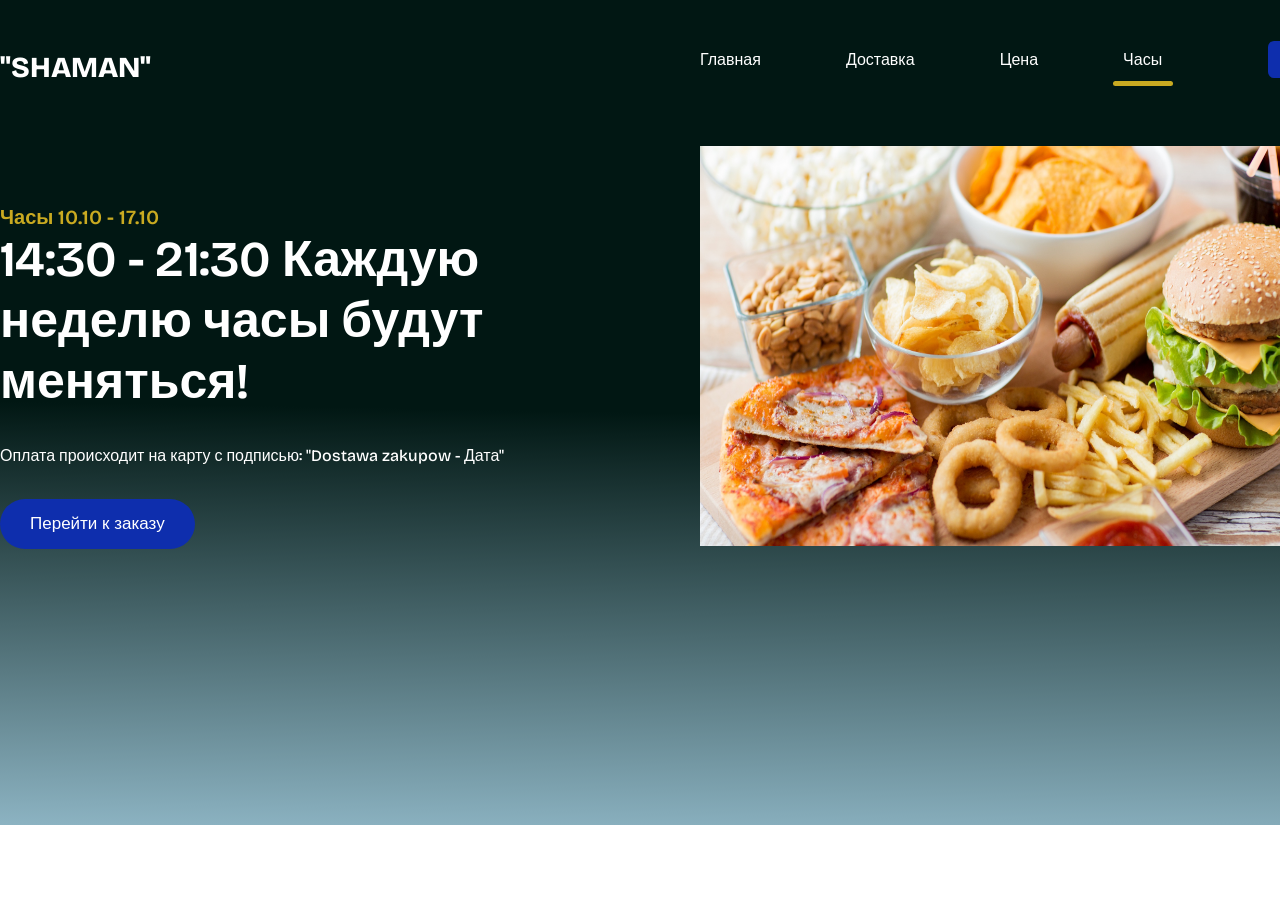
==== index4.html @ c57b0364 "Add files via upload" ====
<!DOCTYPE html>
<html lang="en">
<head>
    <meta charset="UTF-8">
    <meta name="viewport" content="width=device-width, initial-scale=1.0">
    <title>Часы</title>
    <link rel="stylesheet" href="styles4.css">
</head>
<body>
    <div class="wrapper">
    <header class="container">
        <span class="logo">"Shaman"</span>
        <nav>
            <ul>
                    <li><a href="index.html">Главная</a></li>
                   <li><a href="index2.html">Доставка</a></li>
                   <li><a href="index3.html">Цена</a></li>
                   <li class="active"><a href="index4.html">Часы</a></li>
                    <li class="btn"><a href="index5.html">Связь с нами</a></li>

            </ul>
        </nav>
       </header>

       <div class="hero container">
        <div class="hero--info">
            <h2>Часы 10.10 - 17.10</h2>
            <h1>14:30 - 21:30 Каждую неделю часы будут меняться!</h1>
            <p>Оплата происходит на карту с подписью: "Dostawa zakupow - Дата"</p>
            <a href="index6.html" class="kup"><button class="btn">Перейти к заказу</button></a>
        </div>
        <img src="dile1.jpg" alt="">
    </div>
</body>
</html>
---- styles4.css ----
@import url('https://fonts.googleapis.com/css2?family=Bricolage+Grotesque:opsz,wght@12..96,200..800&display=swap');
* {
    margin: 0;
    padding: 0;

}

body {
    font-family: "Bricolage Grotesque", sans-serif;
    font-weight: 400;
    color: #fff;
    font-size: 16px;
}

a {
    text-decoration: none;
}
img {
    max-width: 62%;
}
    
.wrapper {
    background: linear-gradient(1deg,rgba(140, 179, 194, 1) 0%, rgba(1, 23, 19, 1) 50%);
    width: 100%;
    height: 825px;

}
.container {
    width: 1400px;
    margin: 0 auto;
}

header {
    padding: 50px 0;
}

header .logo {
    text-transform: uppercase;
    font-size: 29px;
    font-weight: 800;

}

header nav {
    float: right;
    width: 50%;
}
header nav ul {
    list-style: none;
    display: flex;
    justify-content: space-between;
}

header nav ul li {
    display: inline-block;

}

 header nav ul li a {
    color: #fff;
}

header nav ul li.active::after {
    content: '';
    display: block;
    width: 60px;
    height: 5px;
    background: #c9aa21;
    border-radius: 10px;
    position: relative;
    top: 12px;
    left: -10px;
}

header nav ul li:not(.active):not(.btn) a:hover {
    border-bottom: 4px solid #c9aa21

}

header nav ul li.btn a {
    background: #0e2ead;
    padding: 9px 17px;
    border-radius: 6px;
    transition: all 500ms ease;

}

header nav ul li.btn a:hover {
    background: #1065ab;
}


.hero {
    padding-bottom: 100px;
    position: relative;
}

.hero--info {
    width: 530px;
    padding-top: 70px;
}

.hero--info h2 {
    color: #c9aa21;
    font-size: 20px;
    font-weight: 600;
}

.hero--info h1 {
    font-size: 50px;
    font-weight: 600;
}

.hero--info p {
    font-weight: 500;
    line-height: 170%;
    margin: 30px 0;
}

.hero--info .btn {
    background: #0e2ead;
    color: #fff;
    border-radius: 50px;
    padding: 15px 30px;
    border: 0;
    transition: all 500ms ease;
    font-size: 17px;

}

.hero--info .btn:hover {
    cursor: pointer;
    transform: scale(1.1);

}

.hero img {
    position: absolute;
    top: 11px;
    right: 50px;
    width: 650px;
    height: 400px;
}
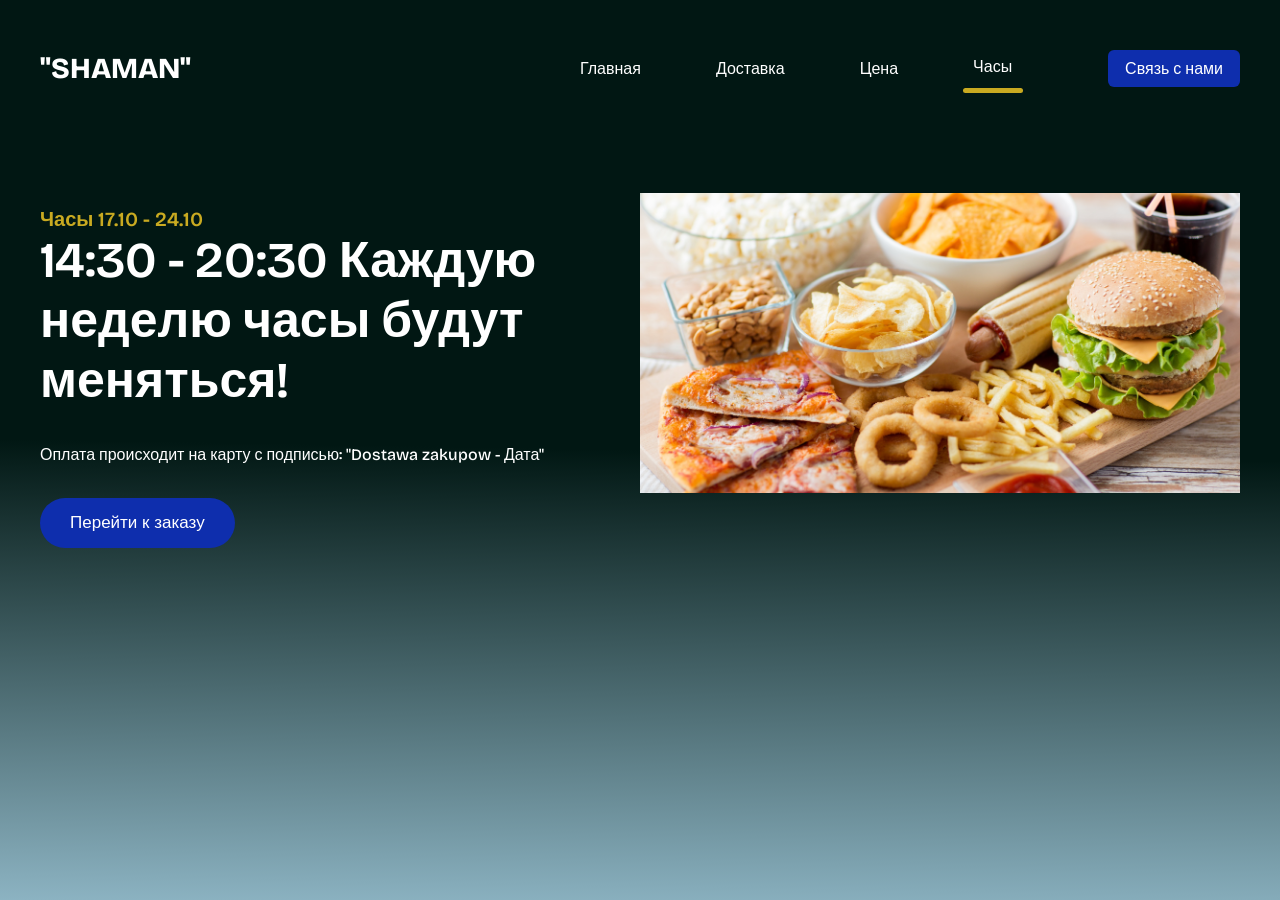
==== commit 1b31b6cd: "Add files via upload" ====
--- a/index4.html
+++ b/index4.html
@@ -24,8 +24,8 @@
 
        <div class="hero container">
         <div class="hero--info">
-            <h2>Часы 10.10 - 17.10</h2>
-            <h1>14:30 - 21:30 Каждую неделю часы будут меняться!</h1>
+            <h2>Часы 17.10 - 24.10</h2>
+            <h1>14:30 - 20:30 Каждую неделю часы будут меняться!</h1>
             <p>Оплата происходит на карту с подписью: "Dostawa zakupow - Дата"</p>
             <a href="index6.html" class="kup"><button class="btn">Перейти к заказу</button></a>
         </div>
--- a/styles4.css
+++ b/styles4.css
@@ -1,8 +1,9 @@
 @import url('https://fonts.googleapis.com/css2?family=Bricolage+Grotesque:opsz,wght@12..96,200..800&display=swap');
+
 * {
     margin: 0;
     padding: 0;
-
+    box-sizing: border-box;
 }
 
 body {
@@ -15,49 +16,69 @@
 a {
     text-decoration: none;
 }
+
 img {
-    max-width: 62%;
-}
-    
+    max-width: 100%;
+    height: auto;
+    display: block;
+}
+
 .wrapper {
-    background: linear-gradient(1deg,rgba(140, 179, 194, 1) 0%, rgba(1, 23, 19, 1) 50%);
+    background: linear-gradient(
+        1deg,
+        rgba(140, 179, 194, 1) 0%,
+        rgba(1, 23, 19, 1) 50%
+    );
     width: 100%;
-    height: 825px;
-
-}
+    min-height: 100vh;
+    overflow: hidden;
+}
+
 .container {
-    width: 1400px;
+    width: 100%;
+    max-width: 1400px;
     margin: 0 auto;
-}
+    padding-left: 40px;
+    padding-right: 40px;
+}
+
+/* Шапка сайта */
 
 header {
-    padding: 50px 0;
+    padding-top: 50px;
+    padding-bottom: 50px;
+    display: flex;
+    justify-content: space-between;
+    align-items: center;
+    gap: 30px;
 }
 
 header .logo {
     text-transform: uppercase;
     font-size: 29px;
     font-weight: 800;
-
+    flex-shrink: 0;
 }
 
 header nav {
-    float: right;
-    width: 50%;
-}
+    width: 55%;
+}
+
 header nav ul {
     list-style: none;
     display: flex;
     justify-content: space-between;
+    align-items: center;
+    gap: 18px;
 }
 
 header nav ul li {
     display: inline-block;
-
-}
-
- header nav ul li a {
+}
+
+header nav ul li a {
     color: #fff;
+    white-space: nowrap;
 }
 
 header nav ul li.active::after {
@@ -73,31 +94,37 @@
 }
 
 header nav ul li:not(.active):not(.btn) a:hover {
-    border-bottom: 4px solid #c9aa21
-
+    border-bottom: 4px solid #c9aa21;
 }
 
 header nav ul li.btn a {
+    display: inline-block;
     background: #0e2ead;
     padding: 9px 17px;
     border-radius: 6px;
     transition: all 500ms ease;
-
 }
 
 header nav ul li.btn a:hover {
     background: #1065ab;
 }
 
+/* Главный блок */
 
 .hero {
     padding-bottom: 100px;
     position: relative;
+    display: flex;
+    align-items: center;
+    justify-content: space-between;
+    gap: 35px;
 }
 
 .hero--info {
-    width: 530px;
+    width: 45%;
+    max-width: 530px;
     padding-top: 70px;
+    flex-shrink: 0;
 }
 
 .hero--info h2 {
@@ -109,6 +136,8 @@
 .hero--info h1 {
     font-size: 50px;
     font-weight: 600;
+    line-height: 1.2;
+    overflow-wrap: anywhere;
 }
 
 .hero--info p {
@@ -125,19 +154,265 @@
     border: 0;
     transition: all 500ms ease;
     font-size: 17px;
-
+    cursor: pointer;
 }
 
 .hero--info .btn:hover {
-    cursor: pointer;
-    transform: scale(1.1);
-
+    transform: scale(1.05);
 }
 
 .hero img {
-    position: absolute;
-    top: 11px;
-    right: 50px;
-    width: 650px;
-    height: 400px;
+    position: static;
+    width: 50%;
+    max-width: 650px;
+    height: auto;
+    object-fit: contain;
+}
+
+/* Магазины */
+
+.trending {
+    padding-top: 50px;
+    padding-bottom: 30px;
+}
+
+.trending h3 {
+    font-weight: 600;
+    font-size: 31px;
+    line-height: 1.3;
+}
+
+.trending .see-all {
+    color: #fff;
+    background: rgb(66, 121, 111);
+    border-radius: 5px;
+    padding: 12px 23px;
+    float: right;
+    display: block;
+    transition: all 500ms ease;
+}
+
+.trending .see-all:hover {
+    transform: scale(1.05);
+}
+
+.trending .games {
+    display: grid;
+    grid-template-columns: repeat(4, minmax(0, 1fr));
+    gap: 25px;
+    width: 100%;
+    padding: 50px 0;
+}
+
+.block {
+    width: 100%;
+    min-width: 0;
+}
+
+.block a {
+    display: block;
+}
+
+.block img {
+    width: 100%;
+    height: 220px;
+    object-fit: contain;
+}
+
+.trending .games span {
+    display: block;
+    text-align: center;
+    margin-top: 20px;
+}
+
+/* Планшеты */
+
+@media (max-width: 1000px) {
+    .container {
+        padding-left: 25px;
+        padding-right: 25px;
+    }
+
+    header {
+        gap: 20px;
+    }
+
+    header .logo {
+        font-size: 25px;
+    }
+
+    header nav {
+        width: auto;
+        flex: 1;
+    }
+
+    header nav ul {
+        gap: 12px;
+    }
+
+    header nav ul li a {
+        font-size: 14px;
+    }
+
+    .hero--info {
+        width: 50%;
+        padding-top: 30px;
+    }
+
+    .hero--info h1 {
+        font-size: 36px;
+    }
+
+    .hero img {
+        width: 45%;
+    }
+
+    .trending .games {
+        grid-template-columns: repeat(2, minmax(0, 1fr));
+    }
+}
+
+/* Мобильная версия */
+
+@media (max-width: 600px) {
+    .container {
+        padding-left: 18px;
+        padding-right: 18px;
+    }
+
+    header {
+        padding-top: 25px;
+        padding-bottom: 20px;
+        flex-direction: column;
+        align-items: center;
+        gap: 25px;
+    }
+
+    header .logo {
+        font-size: 28px;
+    }
+
+    header nav {
+        width: 100%;
+    }
+
+    header nav ul {
+        justify-content: center;
+        flex-wrap: wrap;
+        gap: 18px 20px;
+    }
+
+    header nav ul li a {
+        font-size: 14px;
+    }
+
+    header nav ul li.active::after {
+        top: 5px;
+        left: 0;
+        width: 100%;
+        height: 3px;
+    }
+
+    header nav ul li.btn a {
+        padding: 8px 12px;
+    }
+
+    .hero {
+        flex-direction: column;
+        align-items: stretch;
+        gap: 25px;
+        padding-top: 10px;
+        padding-bottom: 40px;
+    }
+
+    .hero--info {
+        width: 100%;
+        max-width: none;
+        padding-top: 15px;
+    }
+
+    .hero--info h2 {
+        font-size: 19px;
+        margin-bottom: 12px;
+    }
+
+    .hero--info h1 {
+        font-size: clamp(26px, 7vw, 36px);
+        line-height: 1.25;
+    }
+
+    .hero--info p {
+        font-size: 15px;
+        line-height: 1.6;
+        margin: 20px 0;
+    }
+
+    .hero--info .btn {
+        max-width: 100%;
+        padding: 13px 20px;
+        font-size: 16px;
+    }
+
+    .hero img {
+        width: 100%;
+        max-width: 450px;
+        height: auto;
+        margin: 0 auto;
+    }
+
+    .trending {
+        padding-top: 20px;
+    }
+
+    .trending h3 {
+        font-size: 23px;
+        line-height: 1.35;
+    }
+
+    .trending .see-all {
+        float: none;
+        display: inline-block;
+        margin-bottom: 18px;
+        padding: 9px 15px;
+    }
+
+    .trending .games {
+        grid-template-columns: repeat(2, minmax(0, 1fr));
+        gap: 20px 12px;
+        padding: 25px 0;
+    }
+
+    .block img {
+        height: 150px;
+        object-fit: contain;
+    }
+}
+
+/* Маленькие телефоны */
+
+@media (max-width: 360px) {
+    .container {
+        padding-left: 12px;
+        padding-right: 12px;
+    }
+
+    header nav ul {
+        gap: 14px;
+    }
+
+    header nav ul li a {
+        font-size: 13px;
+    }
+
+    .hero--info h1 {
+        font-size: 25px;
+    }
+
+    .trending h3 {
+        font-size: 21px;
+    }
+
+    .block img {
+        height: 125px;
+    }
 }
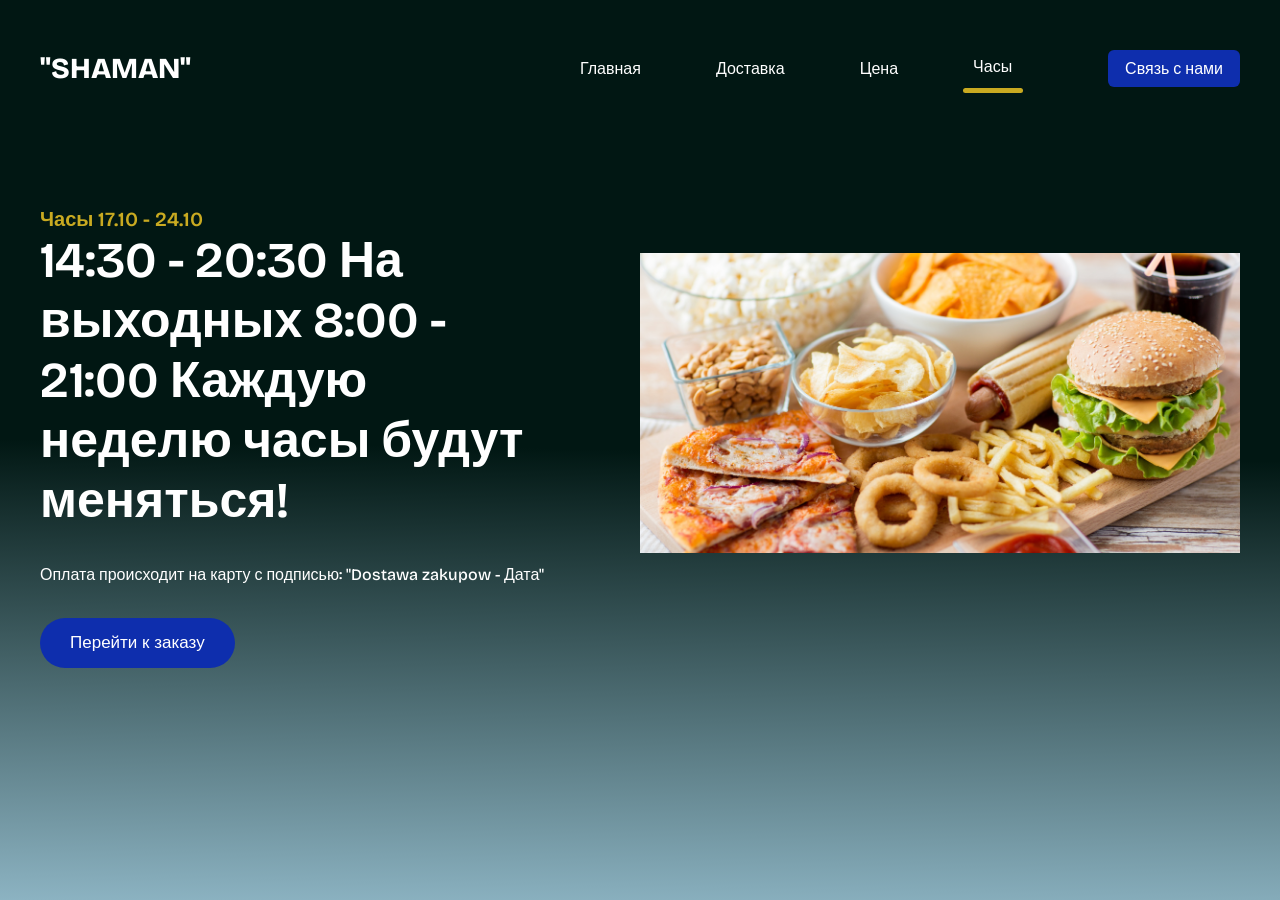
==== commit b22bcc36: "Add files via upload" ====
--- a/index4.html
+++ b/index4.html
@@ -25,7 +25,7 @@
        <div class="hero container">
         <div class="hero--info">
             <h2>Часы 17.10 - 24.10</h2>
-            <h1>14:30 - 20:30 Каждую неделю часы будут меняться!</h1>
+            <h1>14:30 - 20:30 На выходных 8:00 - 21:00 Каждую неделю часы будут меняться!  </h1>
             <p>Оплата происходит на карту с подписью: "Dostawa zakupow - Дата"</p>
             <a href="index6.html" class="kup"><button class="btn">Перейти к заказу</button></a>
         </div>
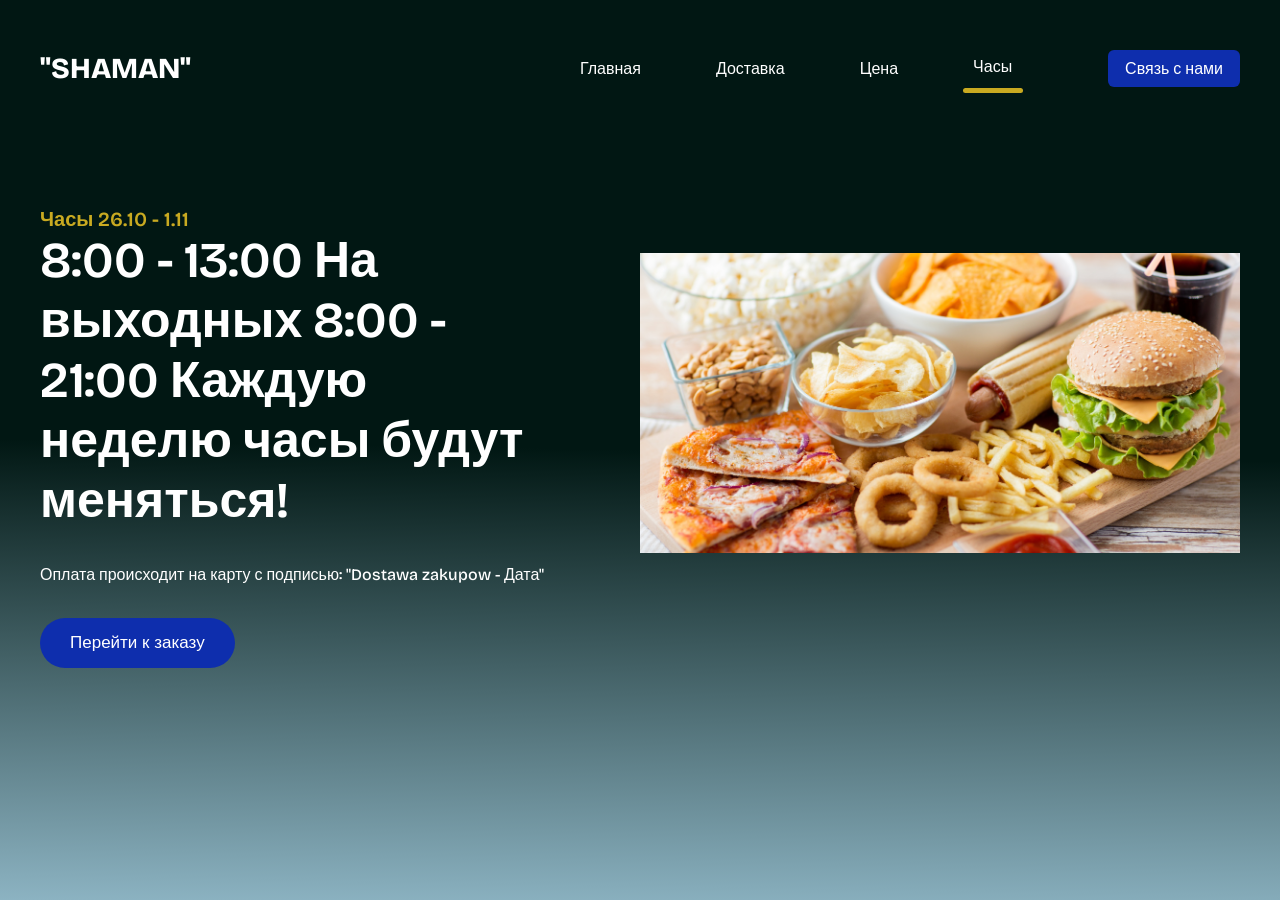
==== commit e304e023: "Add files via upload" ====
--- a/index4.html
+++ b/index4.html
@@ -24,8 +24,8 @@
 
        <div class="hero container">
         <div class="hero--info">
-            <h2>Часы 17.10 - 24.10</h2>
-            <h1>14:30 - 20:30 На выходных 8:00 - 21:00 Каждую неделю часы будут меняться!  </h1>
+            <h2>Часы 26.10 - 1.11</h2>
+            <h1>8:00 - 13:00 На выходных 8:00 - 21:00 Каждую неделю часы будут меняться!  </h1>
             <p>Оплата происходит на карту с подписью: "Dostawa zakupow - Дата"</p>
             <a href="index6.html" class="kup"><button class="btn">Перейти к заказу</button></a>
         </div>
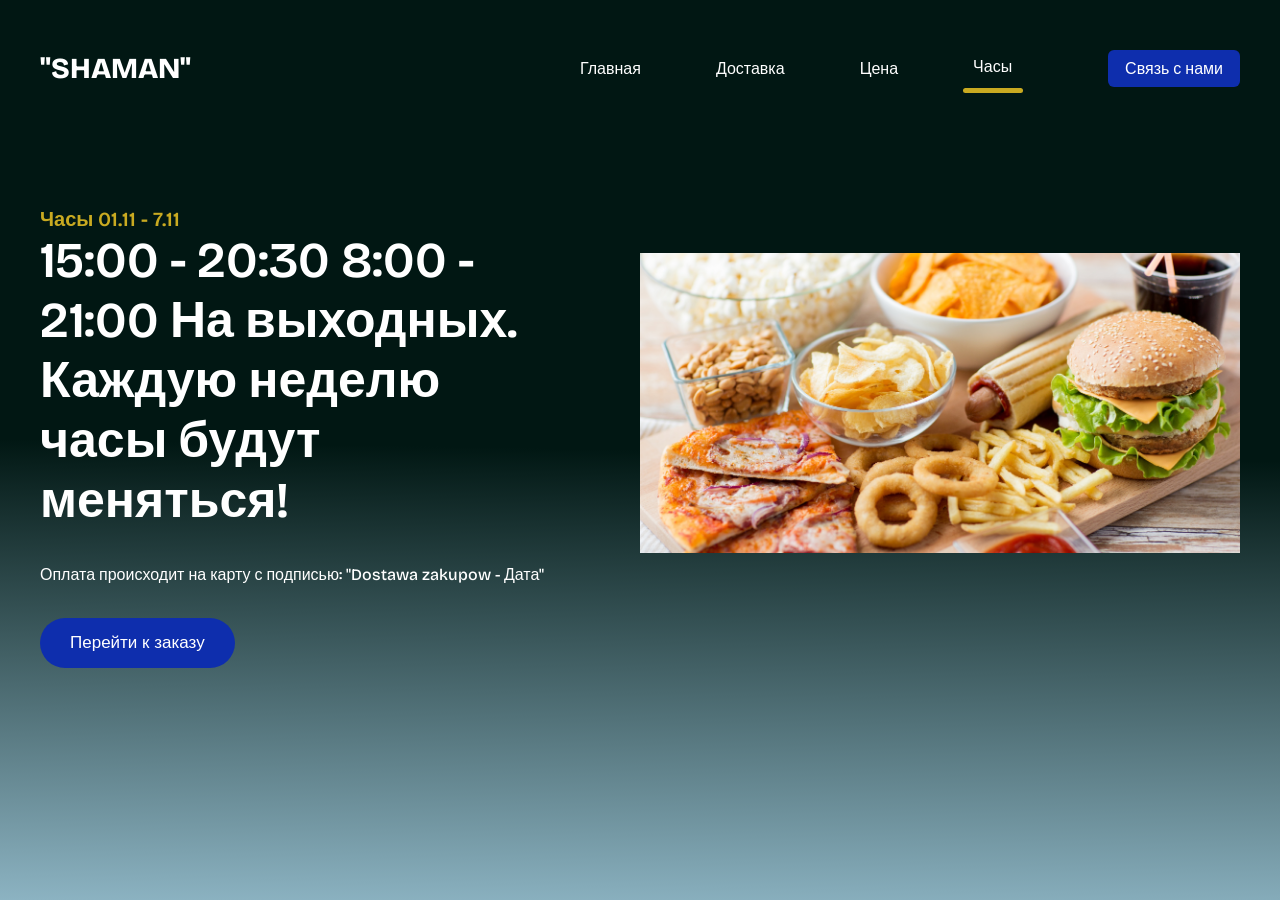
==== commit bd8c9673: "Add files via upload" ====
--- a/index4.html
+++ b/index4.html
@@ -24,8 +24,8 @@
 
        <div class="hero container">
         <div class="hero--info">
-            <h2>Часы 26.10 - 1.11</h2>
-            <h1>8:00 - 13:00 На выходных 8:00 - 21:00 Каждую неделю часы будут меняться!  </h1>
+            <h2>Часы 01.11 - 7.11</h2>
+            <h1>15:00 - 20:30  8:00 - 21:00 На выходных. Каждую неделю часы будут меняться!  </h1>
             <p>Оплата происходит на карту с подписью: "Dostawa zakupow - Дата"</p>
             <a href="index6.html" class="kup"><button class="btn">Перейти к заказу</button></a>
         </div>
